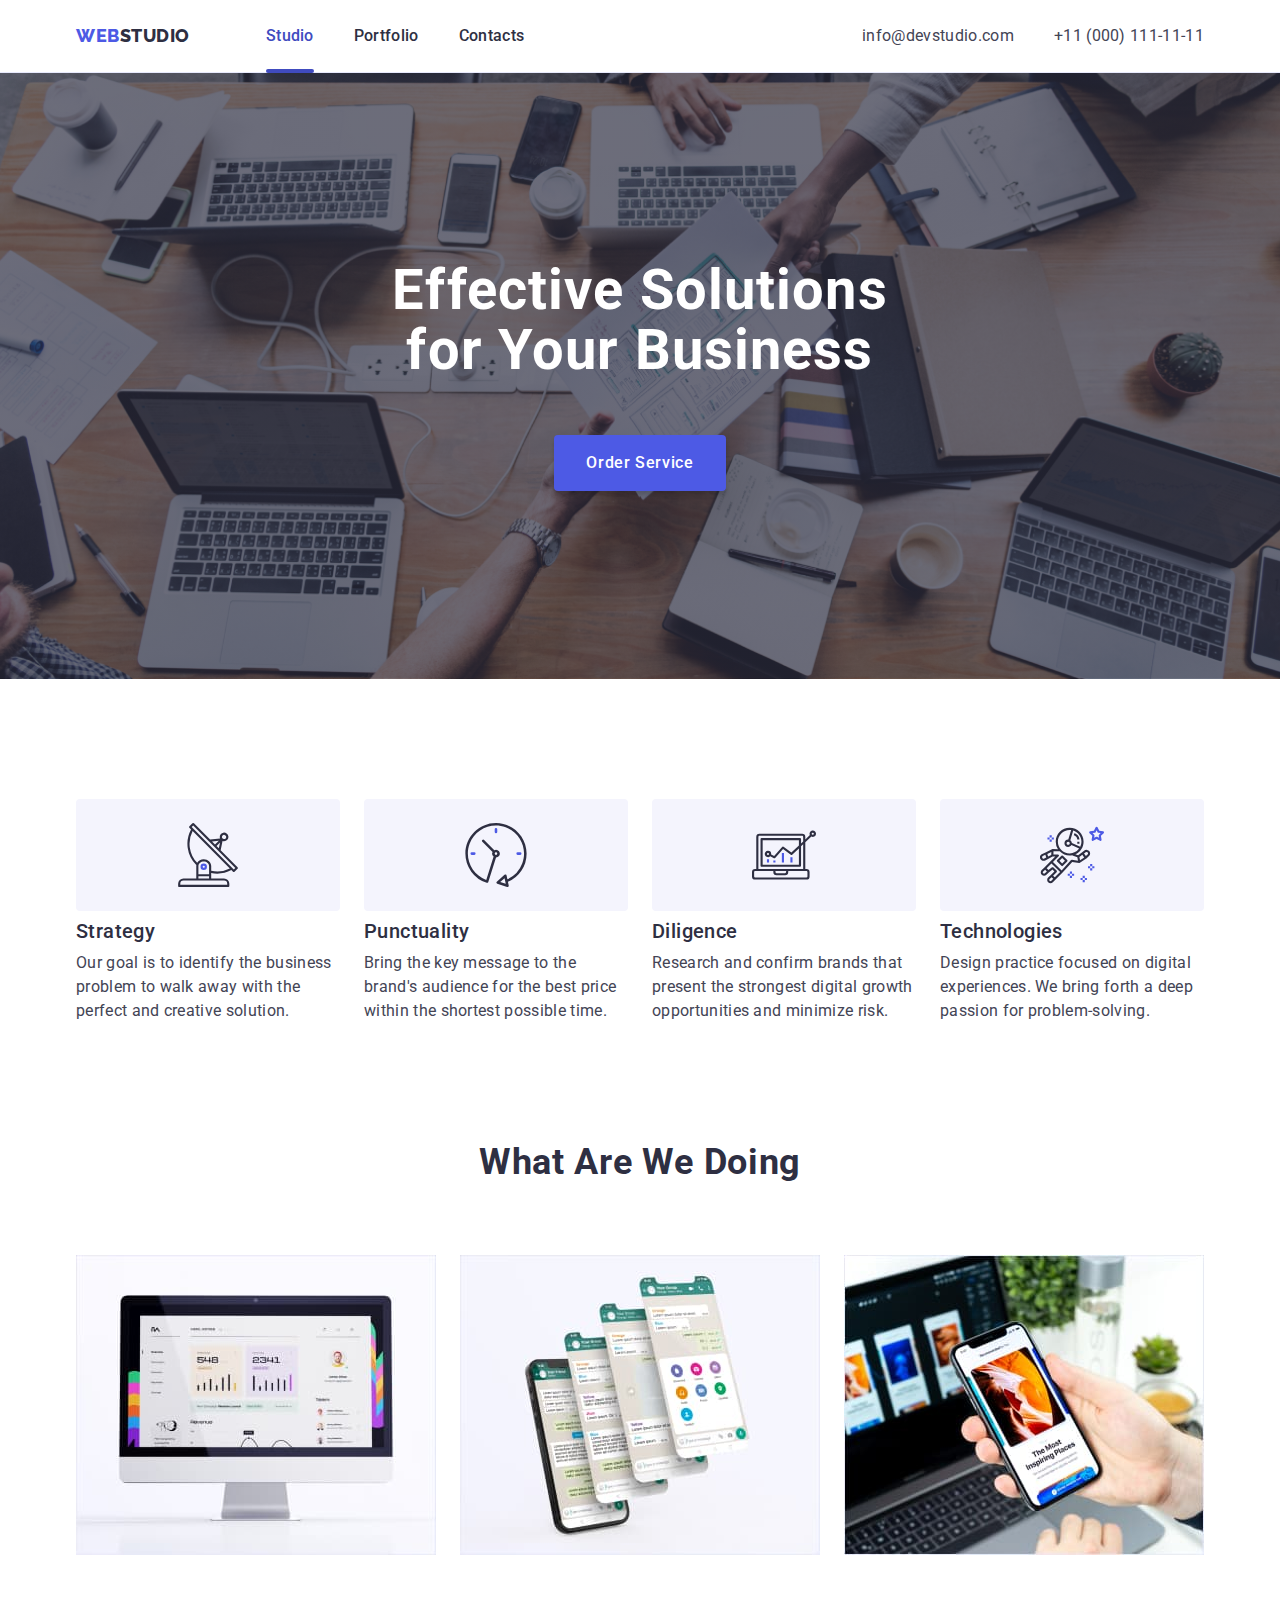
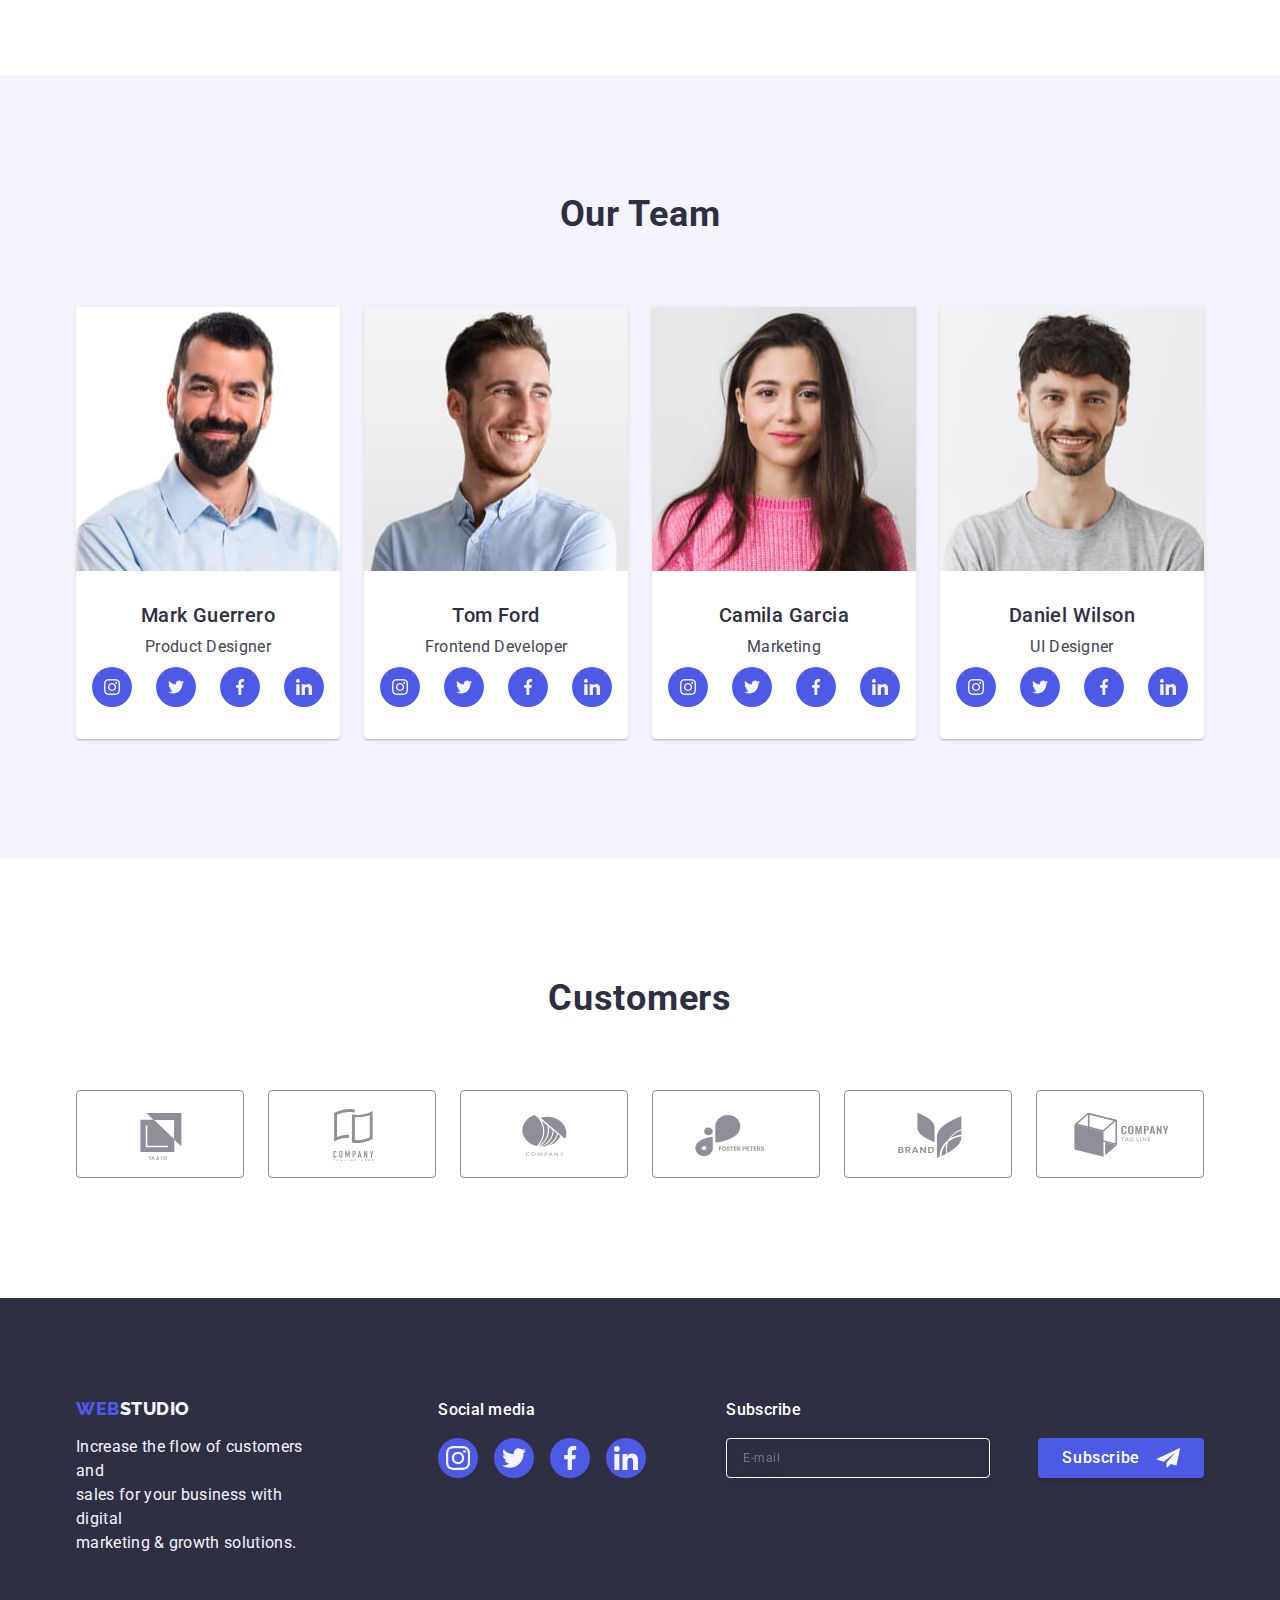
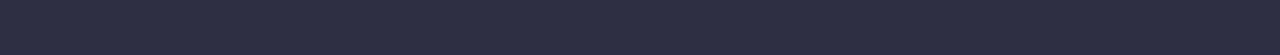
==== index.html @ 76b6abed "2" ====
<!DOCTYPE html>
<html lang="en">

<head>
    <meta charset="UTF-8">
    <meta http-equiv="X-UA-Compatible" content="IE=edge">
    <meta name="viewport" content="width=device-width, initial-scale=1.0">
    <title>Web Studio</title>
    <link rel="stylesheet"
        href="https://cdnjs.cloudflare.com/ajax/libs/modern-normalize/1.1.0/modern-normalize.min.css">
    <link rel="preconnect" href="https://fonts.googleapis.com">
    <link rel="preconnect" href="https://fonts.gstatic.com" crossorigin>
    <link href="https://fonts.googleapis.com/css2?family=Raleway:wght@800&family=Roboto:wght@400;500;700&display=swap"
        rel="stylesheet">
    <link rel="stylesheet" href="./css/styles.css">
</head>

<body>
    <header class="head-one">
        <div class="container head-container">
            <nav class="nav-one">
                <a class="link logo" href="./index.html">Web<span class="logo-one">Studio</span></a>
                <ul class="list head-two">
                    <li><a class="link head-item head-item-two" href="./index.html">Studio</a></li>
                    <li><a class="link head-item" href="./portfolio.html">Portfolio</a></li>
                    <li><a class="link head-item" href="">Contacts</a></li>
                </ul>
            </nav>
            <address class="link head-adres">
                <ul class="list head-two">
                    <li><a class="link head-contact" href="mailto:info@devstudio.com">info@devstudio.com</a></li>
                    <li><a class="link head-contact" href="tel:+110001111111">+11 (000) 111-11-11</a></li>
                </ul>
            </address>
        </div>

    </header>

    <main>
        <section class="section-one">
            <div class="container hero">
                <h1 class="main-list">Effective Solutions <br>
                    for Your Business</h1>
                <button class="open-btn hero" type="button" data-modal-open>Order Service</button>
            </div>

        </section>
        <section class="sections-second">
            <div class="container">
                <h2 class="section-two visually-hidden">Strategy_Punctuality_Diligence_Technologies</h2>
                <ul class="list section-two-list">
                    <li class="list-one">
                        <div class="section-list-icon"><svg class="list-icon" aria-label="antenna" width="64" height="64">
                            <use href="./images/icons.svg#icon-antenna"></use>
                        </svg></div>
                        
                        <h3 class="main-link">Strategy</h3>
                        <p class="info-section-two">Our goal is to identify the business
                            problem to walk away with the perfect and creative solution.</p>
                    </li>
                    <li class="list-one">
                        <div class="section-list-icon"><svg class="list-icon" aria-label="clock" width="64" height="64">
                            <use href="./images/icons.svg#icon-clock"></use>
                        </svg></div>
                       
                        <h3 class="main-link">Punctuality</h3>
                        <p class="info-section-two">Bring the key message to the brand's audience for the best price
                            within
                            the shortest possible
                            time.</p>
                    </li>
                    <li class="list-one">
                        <div class="section-list-icon"><svg class="list-icon" aria-label="diagram" width="64" height="64">
                            <use href="./images/icons.svg#icon-diagram"></use>
                        </svg></div>
                        
                        <h3 class="main-link">Diligence</h3>
                        <p class="info-section-two">Research and confirm brands that present the strongest digital
                            growth
                            opportunities and minimize
                            risk.</p>
                    </li>
                    <li class="list-one">
                        <div class="section-list-icon"><svg class="list-icon" aria-label="astronaut" width="64" height="64">
                            <use href="./images/icons.svg#icon-astronaut"></use>
                        </svg></div>
                      
                        <h3 class="main-link">Technologies</h3>
                        <p class="info-section-two">Design practice focused on digital experiences. We bring forth a
                            deep
                            passion for
                            problem-solving.</p>
                    </li>
                </ul>
            </div>

        </section>
        <section class="section">
            <div class="container">
                <h2 class="section-main">What are we doing</h2>
                <ul class="list section-informations">
                    <li class="list-two">
                        <img src="./images/what-are-you-doing/komp.jpg" alt="komp" width="360" height="300">
                    </li>
                    <li class="list-two">
                        <img src="./images/what-are-you-doing/scrin.jpg" alt="scrin" width="360" height="300">
                    </li>
                    <li class="list-two">
                        <img src="./images/what-are-you-doing/telefon.jpg" alt="telefon" width="360" height="300">
                    </li>
                </ul>
            </div>

        </section>
        <section class="section-four section">
            <div class="container">
                <h2 class="section-main">Our Team</h2>
                <ul class="list team-list">
                    <li class="section-four-team">
                        <img src="./images/team/mark-guerrero.jpg" alt="mark-guerrero" width="264" height="264">
                        <div class="list-name">
                            <h3 class="name-section-four">Mark Guerrero</h3>
                            <p class="our-team-info">Product Designer</p>
                          <ul class="social-list list">
                            <li class="social-list-item">
                                <a href="" class="social-list-link">
                                    <svg class="social-list-icon" aria-label="icon instagram" width="16" height="16">
                                        <use href="./images/icons.svg#icon-instagram-2"></use>
                                    </svg>
                                </a>
                            </li>
                            <li class="social-list-item">
                                <a href="" class="social-list-link">
                                    <svg class="social-list-icon" aria-label="icon twitter" width="16" height="16">
                                        <use href="./images/icons.svg#icon-twitter-1"></use>
                                    </svg>
                                </a>
                            </li>
                            <li class="social-list-item">
                                <a href="" class="social-list-link">
                                    <svg class="social-list-icon" aria-label="icon Faceboock" width="16" height="16">
                                        <use href="./images/icons.svg#icon-facebook-1"></use>
                                    </svg>
                                </a>
                            </li>
                            <li class="social-list-item">
                                <a href="" class="social-list-link">
                                    <svg class="social-list-icon" aria-label="icon linkendin" width="16" height="16">
                                        <use href="./images/icons.svg#icon-linkedin-1"></use>
                                    </svg>
                                </a>
                            </li>
                          </ul>
                        </div>


                    </li>
                    <li class="section-four-team">
                        <img src="./images/team/tom-ford.jpg" alt="tom-ford" width="264" height="264">
                        <div class="list-name">
                            <h3 class="name-section-four">Tom Ford</h3>
                            <p class="our-team-info">Frontend Developer</p>
                            <ul class="social-list list">
                                <li class="social-list-item">
                                    <a href="" class="social-list-link">
                                        <svg class="social-list-icon" aria-label="icon instagram" width="16" height="16">
                                            <use href="./images/icons.svg#icon-instagram-2"></use>
                                        </svg>
                                    </a>
                                </li>
                                <li class="social-list-item">
                                    <a href="" class="social-list-link">
                                        <svg class="social-list-icon" aria-label="icon twitter" width="16" height="16">
                                            <use href="./images/icons.svg#icon-twitter-1"></use>
                                        </svg>
                                    </a>
                                </li>
                                <li class="social-list-item">
                                    <a href="" class="social-list-link">
                                        <svg class="social-list-icon" aria-label="icon Faceboock" width="16" height="16">
                                            <use href="./images/icons.svg#icon-facebook-1"></use>
                                        </svg>
                                    </a>
                                </li>
                                <li class="social-list-item">
                                    <a href="" class="social-list-link">
                                        <svg class="social-list-icon" aria-label="icon linkendin" width="16" height="16">
                                            <use href="./images/icons.svg#icon-linkedin-1"></use>
                                        </svg>
                                    </a>
                                </li>
                              </ul>
                        </div>


                    </li>
                    <li class="section-four-team">
                        <img src="./images/team/camila-garcia.jpg" alt="camila-garcia" width="264" height="264">
                        <div class="list-name">
                            <h3 class="name-section-four">Camila Garcia</h3>
                            <p class="our-team-info">Marketing</p>
                            <ul class="social-list list">
                                <li class="social-list-item">
                                    <a href="" class="social-list-link">
                                        <svg class="social-list-icon" aria-label="icon instagram" width="16" height="16">
                                            <use href="./images/icons.svg#icon-instagram-2"></use>
                                        </svg>
                                    </a>
                                </li>
                                <li class="social-list-item">
                                    <a href="" class="social-list-link">
                                        <svg class="social-list-icon" aria-label="icon twitter" width="16" height="16">
                                            <use href="./images/icons.svg#icon-twitter-1"></use>
                                        </svg>
                                    </a>
                                </li>
                                <li class="social-list-item">
                                    <a href="" class="social-list-link">
                                        <svg class="social-list-icon" aria-label="icon Faceboock" width="16" height="16">
                                            <use href="./images/icons.svg#icon-facebook-1"></use>
                                        </svg>
                                    </a>
                                </li>
                                <li class="social-list-item">
                                    <a href="" class="social-list-link">
                                        <svg class="social-list-icon" aria-label="icon linkendin" width="16" height="16">
                                            <use href="./images/icons.svg#icon-linkedin-1"></use>
                                        </svg>
                                    </a>
                                </li>
                              </ul>
                        </div>


                    </li>
                    <li class="section-four-team">
                        <img src="./images/team/daniel-wilson.jpg" alt="daniel-wilson" width="264" height="264">
                        <div class="list-name">
                            <h3 class="name-section-four">Daniel Wilson</h3>
                            <p class="our-team-info">UI Designer</p>
                            <ul class="social-list list">
                                <li class="social-list-item">
                                    <a href="" class="social-list-link">
                                        <svg class="social-list-icon" aria-label="icon instagram" width="16" height="16">
                                            <use href="./images/icons.svg#icon-instagram-2"></use>
                                        </svg>
                                    </a>
                                </li>
                                <li class="social-list-item">
                                    <a href="" class="social-list-link">
                                        <svg class="social-list-icon" aria-label="icon twitter" width="16" height="16">
                                            <use href="./images/icons.svg#icon-twitter-1"></use>
                                        </svg>
                                    </a>
                                </li>
                                <li class="social-list-item">
                                    <a href="" class="social-list-link">
                                        <svg class="social-list-icon" aria-label="icon Faceboock" width="16" height="16">
                                            <use href="./images/icons.svg#icon-facebook-1"></use>
                                        </svg>
                                    </a>
                                </li>
                                <li class="social-list-item">
                                    <a href="" class="social-list-link">
                                        <svg class="social-list-icon" aria-label="icon linkendin" width="16" height="16">
                                            <use href="./images/icons.svg#icon-linkedin-1"></use>
                                        </svg>
                                    </a>
                                </li>
                              </ul>
                        </div>


                    </li>
                </ul>
            </div>

        </section>
        <section class="section-five section">
            
            <div class="container">
                <h2 class="customers-name">Customers</h2>
                <ul class="customers-list list">
                    <li class="compani-list-menu">
                        <a class="customer-link" href="">
                        <svg class="customers-list-icon" aria-label="icon-client-1" width="104" height="56">
                            <use href="./images/icons.svg#icon-client-1"></use>
                        </svg>
                    </a>
                </li>
                    <li class="compani-list-menu">
                        <a href="" class="customer-link">
                        <svg class="customers-list-icon" aria-label="icon-client-2" width="104" height="56">
                            <use href="./images/icons.svg#icon-client-2"></use>
                        </svg>
                    </a>
                </li>
                    <li class="compani-list-menu">
                        <a class="customer-link" href="">
                        <svg class="customers-list-icon" aria-label="icon-client-3" width="104" height="56">
                            <use href="./images/icons.svg#icon-client-3"></use>
                        </svg>
                    </a>
                </li>
                    <li class="compani-list-menu">
                        <a class="customer-link" href="">
                        <svg class="customers-list-icon" aria-label="icon-client-4" width="104" height="56">
                            <use href="./images/icons.svg#icon-client-4"></use>
                        </svg>
                    </a>
                </li>
                    <li class="compani-list-menu">
                        <a class="customer-link" href="">
                        <svg class="customers-list-icon" aria-label="icon-client-5" width="104" height="56">
                            <use href="./images/icons.svg#icon-client-5"></use>
                        </svg>
                    </a>
                </li>
                    <li class="compani-list-menu">
                        <a class="customer-link" href="">
                        <svg class="customers-list-icon" aria-label="icon-client-6" width="104" height="56">
                            <use href="./images/icons.svg#icon-client-6"></use>
                        </svg>
                    </a>
                </li>
                </ul>
            </div>
        </section>
    </main>
    <footer class=" footer-link">  
        <div class="container footer-conteiner">
            <div class="footer-main">
                <a class="link logo-link" href="./index.html">Web<span class="logo-two">Studio</span></a>
                <p class="footer-info">Increase the flow of customers and <br>
                    sales for your business with digital <br>
                    marketing & growth solutions.
                </p>
            </div>
            <div class="footer-main-two">
                <p class="media">Social media</p>
                <ul class="social-list-two list">
                    <li class="social-list-item">
                        <a href="" class="social-link-two">
                            <svg class="social-list-icon" aria-label="icon instagram" width="24" height="24">
                                <use href="./images/icons.svg#icon-instagram-2"></use>
                            </svg>
                        </a>
                    </li>
                    <li class="social-list-item">
                        <a href="" class="social-link-two">
                            <svg class="social-list-icon" aria-label="icon twitter" width="24" height="24">
                                <use href="./images/icons.svg#icon-twitter-1"></use>
                            </svg>
                        </a>
                    </li>
                    <li class="social-list-item">
                        <a href="" class="social-link-two">
                            <svg class="social-list-icon" aria-label="icon Faceboock" width="24" height="24">
                                <use href="./images/icons.svg#icon-facebook-1"></use>
                            </svg>
                        </a>
                    </li>
                    <li class="social-list-item">
                        <a href="" class="social-link-two">
                            <svg class="social-list-icon" aria-label="icon linkendin" width="24" height="24">
                                <use href="./images/icons.svg#icon-linkedin-1"></use>
                            </svg>
                        </a>
                    </li>
                </ul>
            </div>
            <div class="footer-subscribe">
                <p class="footer-subskribe-desk">Subscribe</p>
                <form class="subscribe-form">
                    <label class="subscribe-form-mail">
                        <input class="subscribe-mail" type="email" name="subscribe-mail" placeholder="E-mail" required>
                        
                    </label>
                <button class="subscribe-btn" type="submit">Subscribe <svg class="subscribe-btn-icon" width="24" height="24">
                        <use href="./images/icons.svg#icon-telegramm"></use>
                    </svg>
                </button>
                    
                </form>
            </div>
        </div>
               
    </footer>

    <div class="backdrop is-hidden" data-modal>
        <div class="modal">
            <button type="button" class="modal-btn" data-modal-close>
                <svg class="modal-close-item"  width="8" height="8">
                    <use href="./images/icons.svg#icon-close"></use>
                </svg>
            </button>
            <p class="contact-form-suptitel">Leave your contacts and we will call you back</p>
        
            <form class="contact-form">
              
            <div class="contact-form-list">
                <label class="modal-contact-form-field-wraper" for="user-name"><span class="contact-form-field-disck">Name*</span>
               
                </label>
              <div class="backdrop-contact-form-icon">
                    <input type="text" class="contact-form-input" name="user-name" id="user-name" required pattern="[a-zA-Z]+">
                    <svg class="contact-icon" aria-label="icon name" width="18" height="24">
                    <use href="./images/icons.svg#icon-name" class="contact-icon-list"></use>
                    </svg>
              </div>  
            </div> 
             
             <div class="contact-form-list">
                <label class="modal-contact-form-field-wraper" for="user_phone"><span class="contact-form-field-disck">Phone*</span>
                    
                </label>
                <div class="backdrop-contact-form-icon">
                    <input type="tel" class="contact-form-input" name="user-phone" id="user_phone" required
                     pattern="[0-9]{3}-[0-9]{3}-[0-9]{3}" title="xxx-xxx-xxx">
                    <svg class="contact-icon" aria-label="icon phone" width="18" height="24">
                     <use href="./images/icons.svg#icon-phone" class="contact-icon-list"></use>
                    </svg>

                </div>
            </div>
                
            <div class="contact-form-list">
                <label class="modal-contact-form-field-wraper" for="user_email"><span
                 class="contact-form-field-disck">Email*</span>
                    
                </label>
                <div class="backdrop-contact-form-icon">
                      <input type="text" class="contact-form-input" name="user-email" id="user_email" required>
                      <svg class="contact-icon" aria-label="icon mail" width="18" height="24">
                          <use href="./images/icons.svg#icon-mail" class="contact-icon-list"></use>
                      </svg>
                </div>
            </div>
               
              <div class="contact-texterea">
                <label class="modal-contact-form-field-wraper" for="user_comment"><span
                        class="contact-form-field-disck">Comment</span></label>
                <textarea class="contact-form-comment" name="user-comment" id="user_comment" placeholder="Text input"></textarea>
              </div> 
                
            <div class="contact-texteria-two">
                <input class="contact-form-chekbox visually-hidden" type="checkbox" name="user-privacy" id="user-privacy" value="true" required>
                <svg class="contact-form-own-chekbox" width="16" height="16">
                    <use class="contact-form-chekmark-icom" href="./images/icons.svg#icon-checkmark"></use>
                </svg>
                <label class="contact-form-chekbox-wrapper" for="user-privacy">               
                <span class="contact-form-chekbox-desk">I accept the terms and conditions of the <a href="./index.html"
                class="contact-form-chekbox-color">Privacy Policy</a></span>
                </label>
            </div>    
               
               
            
                <button type="submit" class="contakt-form-submit">Send</button>
            </form>
        </div>       
    </div>

    <script src="./js/modal.js"></script>
</body>

</html>
---- css/styles.css ----
:root {
  --main-font-family: "Roboto", sans-serif;
  --secondary-font-family: "Raleway", sans-serif;
  --accent-color: #404bbf;
  --second-color: #4d5ae5;
  --color-font-family: #434455;
  --color-btm-font: #ffffff;
  --color-backgraund: #2e2f42;
  --color-secondary-backgraund: #f4f4fd;
  --color-btm-two: #e7e9fc;
}

.list {
  list-style: none;
  padding: 0;
  margin: 0;
}
.link {
  text-decoration: none;
}
button {
  font-family: inherit;
  cursor: pointer;
}
body {
  font-family: var(--main-font-family);
  color: var(--color-font-family);
  background-color: var(--color-btm-font);
}
img {
  display: block;
}
.container {
  width: 1158px;
  padding: 0 15px;
  margin: 0 auto;
}
.section {
  padding-top: 0;
  padding-bottom: 120px;
}
h1,
h2,
h3,
h4,
h5,
h6,
p {
  margin: 0;
}
/* ======= ==== Header===== ====== */
.head-one {
  border-bottom: 1px solid var(--color-btm-two);
box-shadow: 0px 2px 1px rgba(46, 47, 66, 0.08),
    0px 1px 1px rgba(46, 47, 66, 0.16),
    0px 1px 6px rgba(46, 47, 66, 0.08);
}
.head-container {
  display: flex;
  align-items: center;
  justify-content: space-between;
  gap: 40px;
  
}
.nav-one {
  display: flex;
  align-items: center;
}
.head-two {
  display: flex;
  gap: 40px;
}

.logo {
  font-family: var(--secondary-font-family);
  font-weight: 800;
  font-size: 18px;
  line-height: 1.17;
  align-items: center;
  letter-spacing: 0.03em;
  text-transform: uppercase;
  margin-right: 76px;
  color: var(--second-color);
}
.logo-one {
  color: var(--color-backgraund);
}

.head-item {
  font-weight: 500;
  font-size: 16px;
  line-height: 1.5;
  letter-spacing: 0.02em;
  display: block;
  padding: 24px 0;

  color: var(--color-backgraund);
  transition: color 250ms cubic-bezier(0.4, 0, 0.2, 1);
}


.head-item-two::after {
  position: absolute;
  content: "";
  display: block;
  left: 0;
  bottom: -1px;
  width: 100%;
    height: 4px;
    background-color: var(--accent-color);
      border-radius: 2px;
}
.head-item-two{
  position: relative;
  color: var(--accent-color);
}
.head-item:hover,
.head-item:focus {
  color: var(--accent-color);
}
.head-adres {
  font-style: normal;
  gap: 40px;
}

.head-contact {
  font-weight: 400;
  font-size: 16px;
  line-height: 1.5;
  letter-spacing: 0.02em;
  color: var(--color-font-family);
  transition: color 250ms cubic-bezier(0.4, 0, 0.2, 1);
}
.head-contact:hover,
.head-contact:focus {
  color: var(--accent-color);
}

/* -------sections------ */
.section-one {
  max-width: 1440px;
  top: 72px;
  padding: 188px 0;
  background-color: var(--color-backgraund);
  background-image: linear-gradient( rgba(46, 47, 66, 0.7), rgba(46, 47, 66, 0.7)), url(../images/hero/bg.jpg);
  background-size: cover;
  background-repeat: no-repeat;
  background-position: center;
  margin-left: auto;
    margin-right: auto;
}

.hero {
  text-align: center;
  margin-left: auto;
  margin-right: auto;
  display: block;
  
}
.main-list {
  font-family: var(--main-font-family);
  font-weight: 700;
  font-size: 56px;
  line-height: 1.07;
  max-width: 496px;
  text-align: center;
  letter-spacing: 0.02em;
  color: var(--color-btm-font);
  margin-left: auto;
  margin-right: auto;
  margin-bottom: 54px;
}
.open-btn {
  min-width: 169px;
  padding: 16px 32px;
  height: 56px;
  border-radius: 4px;
  font-family: var(--main-font-family);
  font-weight: 500;
  font-size: 16px;
  line-height: 1.5;
  display: block;
  letter-spacing: 0.04em;
  color: var(--color-btm-font);
  background: var(--second-color);
  border: none;
  box-shadow: 0px 4px 4px rgba(0, 0, 0, 0.15);
  transition: background-color 250ms cubic-bezier(0.4, 0, 0.2, 1);
}
.open-btn:hover,
.open-btn:focus {
  background-color: var(--accent-color);
}
/* ---------section 2------- */
.sections-second {
  padding: 120px 0;
}
.section-two {
  line-height: 1.2;
}
.visually-hidden {
  position: absolute;
  white-space: nowrap;
  width: 1px;
  height: 1px;
  overflow: hidden;
  border: 0;
  padding: 0;
  clip: rect(0 0 0 0);
  clip-path: inset(50%);
  margin: -1px;
}
.section-two-list {
  display: flex;
  gap: 24px;
}
.list-one {
  flex-basis: calc((100% - 72px) / 4);
}
.section-list-icon {
  display: flex;
  justify-content: center;
  align-items: center;
  width: 264px;
    height: 112px;
    left: 0px;
    top: 0px;
  background: #F4F4FD;
    border-radius: 4px;
    margin-bottom: 8px;
}
.main-link {
  font-family: var(--main-font-family);
  font-weight: 500;
  font-size: 20px;
  line-height: 1.2;
  letter-spacing: 0.02em;
  color: var(--color-backgraund);
  margin-bottom: 8px;
}
.info-section-two {
  font-family: var(--main-font-family);
  font-weight: 400;
  font-size: 16px;
  line-height: 1.5;
  letter-spacing: 0.02em;
  color: var(--color-font-family);
}
/* ------section 3----- */
.section-informations {
  display: flex;
  column-gap: 24px;
  padding: 0;
  gap: 24px;
}
.list-two {
  width: calc((100% - 48px) / 3);
}

/* section 4 */
.section-four {
  background: var(--color-secondary-backgraund);
  padding: 120px 0;
}
.section-main {
  font-family: var(--main-font-family);
  font-weight: 700;
  font-size: 36px;
  line-height: 1.11;
  text-align: center;
  letter-spacing: 0.02em;
  text-transform: capitalize;
  color: var(--color-backgraund);
  margin-bottom: 72px;
}
.team-list {
  display: flex;
  gap: 24px;
}

.section-four-team {
  border-radius: 0px 0px 4px 4px;
  background: var(--color-btm-font);
  text-align: center;
  box-shadow: 0px 1px 6px rgba(46, 47, 66, 0.08),
    0px 1px 1px rgba(46, 47, 66, 0.16), 0px 2px 1px rgba(46, 47, 66, 0.08);
  
}


.list-name {
  padding: 32px 0px;
}
.name-section-four {
  text-align: center;
  font-family: var(--main-font-family);
  font-weight: 500;
  font-size: 20px;
  line-height: 1.2;
  letter-spacing: 0.02em;
  color: var(--color-backgraund);
  margin-bottom: 8px;
}
.our-team-info {
  text-align: center;
  font-family: var(--main-font-family);
  font-weight: 400;
  font-size: 16px;
  line-height: 1.5;
  letter-spacing: 0.02em;
  color: var(--color-font-family);
  margin-bottom: 8px;
}
.social-list{
  display: flex;
  justify-content: center;
  gap: 24px;
}
.social-list-item {
  width: 40px;
  height: 40px;
}
.social-list-link {
  display: flex;
  justify-content: center;
  align-items:center;
  width: 100%;
  height: 100%;
  border-radius: 50%;
  background-color: #4D5AE5;
    transition: background-color 250ms cubic-bezier(0.4, 0, 0.2, 1);
}
.social-list-icon {
  width: 24;
  height: 24;
}

.social-list-link:hover,
.social-list-link:focus {
  background-color: #404bbf;
}
.social-list-icon {
  fill: var(--color-secondary-backgraund);
}

/* ===============Sictions 5============ */
.section-five {
  padding: 120px 0;
}
.customers-name {
  font-family: var(--main-font-family);
  font-weight: 700;
  font-size: 36px;
  line-height: 1.1;
  text-align: center;
  letter-spacing: 0.02em;
  text-transform: capitalize;
  color: var(--color-backgraund);
  margin-bottom: 72px;
}
.customers-list {
  display: flex;
  justify-content: center;
  gap: 24px;
}
.compani-list-menu {
  width: calc((100% - 120px) / 6);
  height: 88px;
  
}
.customer-link {
  width: 100%;
  height: 100%;
  border: 1px solid #8e8f99;
  border-radius: 4px;
  display: flex;
  align-items: center;
  justify-content: center;
  color: #8e8f99;
  transition: border-color 250ms cubic-bezier(0.4, 0, 0.2, 1),
      color 250ms cubic-bezier(0.4, 0, 0.2, 1);
}
.customer-link:hover,
.customer-link:focus {
  color: var(--accent-color);
  border-color: var(--accent-color);
}
.customers-list-icon {
  fill: currentColor;
}
/* -------Footer------ */
.footer-link {
  display: flex;
  left: 0px;
  top: 2280px;
  background: var(--color-backgraund);
  padding: 100px 0;
}
.footer-conteiner {
  display: flex;
  align-items: baseline;
}
.footer-main {
  margin-right: 120px
}

.logo-link {
  font-family: var(--secondary-font-family);
  font-weight: 800;
  font-size: 18px;
  line-height: 1.17;
  align-items: center;
  letter-spacing: 0.03em;
  text-transform: uppercase;
  color: var(--second-color);
  display: inline-block;
  margin-bottom: 16px;
}
.logo-two {
  font-family: var(--secondary-font-family);
  font-weight: 800;
  font-size: 18px;
  line-height: 1.17;
  align-items: center;
  letter-spacing: 0.03em;
  text-transform: uppercase;

  color: var(--color-secondary-backgraund);
}
.footer-info {
  font-family: var(--main-font-family);
  font-weight: 400;
  font-size: 16px;
  line-height: 1.5;

  letter-spacing: 0.02em;

  color: var(--color-secondary-backgraund);
}

.media {
  font-family: var(--main-font-family);
font-weight: 500;
font-size: 16px;
line-height: 1.5;
color: var(--color-btm-font);
margin-bottom: 16px;
letter-spacing: 0.02em
}
.social-list-two {
  display: flex;

  gap: 16px;
}
.social-link-two {
  display: flex;
    justify-content: center;
    align-items: center;
    width: 100%;
    height: 100%;
    border-radius: 50%;
    background-color: #4D5AE5;
    transition: background-color 250ms cubic-bezier(0.4, 0, 0.2, 1);
}
.social-list-icon {
  fill: var(--color-secondary-backgraund);
}
.social-link-two:hover,
.social-link-two:focus {
background-color:  #31D0AA;
}

.footer-subscribe {
  margin-left: 80px;
}
.footer-subskribe-desk {
  font-family: var(--main-font-family);
    font-weight: 500;
    font-size: 16px;
    line-height: 1.5;
    letter-spacing: 0.02em;
    color: #FFFFFF;
    margin-bottom: 16px;
}
.subscribe-form {
  display: flex;
  gap: 24px;
}
.subscribe-mail {
  width: 264px;
  height: 40px ;
  border: 1px solid #FFFFFF;
    filter: drop-shadow(0px 4px 4px rgba(0, 0, 0, 0.15));
    border-radius: 4px;
    color: var(--color-btm-font);
    padding-left: 16px;
    font-size: 12px;
    background-color: transparent;
    line-height: 1.5;
    letter-spacing: 0.04em;
}
.contact-form-icon {
  margin-left: 80px;
}
.subscribe-btn {
  display: flex;
    flex-direction: row;
    justify-content: center;
    align-items: center;
  min-width: 165px;
  height: 40px;
    padding: 8px 24px;
    border-radius: 4px;
    font-family: var(--main-font-family);
    font-weight: 500;
    font-size: 16px;
    line-height: 1.5;
    letter-spacing: 0.04em;
    color: var(--color-btm-font);
    background: var(--second-color);
    border: none;
    box-shadow: 0px 4px 4px rgba(0, 0, 0, 0.15);
    transition: background-color 250ms cubic-bezier(0.4, 0, 0.2, 1);
    margin-left: 24px;
}
.subscribe-btn:hover,
.subscribe-btn:focus {
  background-color: var(--accent-color);
}
.subscribe-btn-icon {
  display: block;
  margin-left: 16px;
}

/* Portfolio */

.section-portfolio {
  padding: 96px 0 120px;
}
.list-btn {
  display: flex;
  justify-content: center;
  margin-bottom: 72px;
  margin-left: auto;
  margin-right: auto;
  gap: 24px;
}
.open-btn-portfolio {
  padding: 12px 24px;
  font-family: var(--main-font-family);
  font-weight: 500;
  font-size: 16px;
  line-height: 1.5;
  text-align: center;
  letter-spacing: 0.04em;
  color: var(--second-color);
  background: var(--color-secondary-backgraund);
  border: 1px solid var(--color-btm-two);
  border-radius: 4px;
  transition: color 250ms cubic-bezier(0.4, 0, 0.2, 1),
    background-color 250ms cubic-bezier(0.4, 0, 0.2, 1),
    border-color 250ms cubic-bezier(0.4, 0, 0.2, 1),
    box-shadow 250ms cubic-bezier(0.4, 0, 0.2, 1);
}
.open-btn-portfolio:hover {
  background: var(--accent-color);
}
.open-btn-portfolio:hover,
.open-btn-portfolio:focus {
  color: var(--color-btm-font);
  border-color: transparent;
  background-color: var(--accent-color);
  box-shadow: 0px 3px 1px rgba(0, 0, 0, 0.1), 0px 2px 1px rgba(0, 0, 0, 0.08),
    0px 2px 2px rgba(0, 0, 0, 0.12);
}

.card-set {
  display: flex;
  flex-wrap: wrap;
  column-gap: 24px;
  row-gap: 48px;
}
.card-set-list {
  width: calc((100% - 48px) / 3);
}
.portfolio-link {
  display: block;
  transition: box-shadow 250ms cubic-bezier(0.4, 0, 0.2, 1)
}
.list-name-two {
  padding: 32px 16px;
  border: 1px solid var(--color-btm-two);
  border-top: none;
}
.portfolio-main {
  font-family: var(--main-font-family);
  font-weight: 500;
  font-size: 20px;
  line-height: 1.2;
  letter-spacing: 0.02em;
  color: var(--color-backgraund);
  margin-bottom: 8px;
}
.portfolio-info {
  font-family: var(--main-font-family);
  font-weight: 400;
  font-size: 16px;
  line-height: 1.5;
  letter-spacing: 0.02em;
  color: var(--color-font-family);
}
.portfolio-link:hover,
.portfolio-link:focus {
  box-shadow: 0px 1px 6px rgba(46, 47, 66, 0.08), 0px 1px 1px rgba(46, 47, 66, 0.16), 0px 2px 1px rgba(46, 47, 66, 0.08);
}
.portfolio-owerlot {
  position: relative;
  overflow: hidden;
  
}
.owerlot {
  position: absolute;
  top: 0;
  left: 0;
  width: 100%;
    height: 100%;
  font-family: var(--main-font-family);
    font-weight: 400;
    font-size: 16px;
    line-height: 1.5;
    color: var(--color-secondary-backgraund);
    background: var(--second-color);
    padding: 40px 32px;
    transform: translate(0px, 100%);
    transition: transform 250ms linear;
      box-shadow: 0px 4px 4px rgba(0, 0, 0, 0.25);
      letter-spacing: 0.02em;
      transition: transform 250ms cubic-bezier(0.4, 0, 0.2, 1);
}
.portfolio-link:hover .owerlot,
.portfolio-link:focus .owerlot {
  transform: translate(0%);
}

/* ==========backdrop========= */

.backdrop {
  position: fixed;
  top: 0;
  left: 0;
  width: 100%;
  height: 100%;
  background: rgba(46, 47, 66, 0.4);
  transition: opacity 250ms cubic-bezier(0.4, 0, 0.2, 1), visibility 250ms cubic-bezier(0.4, 0, 0.2, 1);
}
.modal {
  position: absolute;
  transform: translate(-50%, -50%);
  top: 50%;
  left: 50%;
  width: 408px;
    min-height: 584px;
    background: #FCFCFC;
      box-shadow: 0px 1px 1px rgba(0, 0, 0, 0.14), 0px 1px 3px rgba(0, 0, 0, 0.12), 0px 2px 1px rgba(0, 0, 0, 0.2);
      border-radius: 4px;
      padding: 72px 24px 24px 24px;
      transition: transform 250ms cubic-bezier(0.4, 0, 0.2, 1);
      
}

.modal-btn {
  position: absolute;
  top: 24px;
  right: 24px;
  display: flex;
  align-items: center;
  justify-content: center;
  width: 24px;
  height: 24px;
background: #E7E9FC;
  border: 1px solid rgba(0, 0, 0, 0.1);
  border-radius: 50%;
  padding: 0;
  transition: background-color 250ms cubic-bezier(0.4, 0, 0.2, 1),
    border 250ms cubic-bezier(0.4, 0, 0.2, 1);
}
.modal-close-item {
  transition: fill 250ms cubic-bezier(0.4, 0, 0.2, 1);
}
.is-hidden {
  opacity: 0;
  visibility: hidden;
  pointer-events: none;
}
.modal-btn:hover,
.modal-btn:focus {
  background-color: var(--accent-color);
  border: none;
  fill: #ffffff;
}

.contact-form-suptitel {
    width: 360px;
    height: 24px;
    left: 540px;
    top: 152px;
  font-family: var(--main-font-family);
    font-weight: 500;
    font-size: 16px;
    line-height: 1.5;
    text-align: center;
    letter-spacing: 0.02em;
  margin-bottom: 28px;
    color: var(--color-backgraund);
    margin-bottom: 16px;
}
.modal-contact-form-field-wraper{
  font-size: 12px;
  line-height: 1.17;
  letter-spacing: 0.04em;
  color: #8e8f99
}
.modal-contact-form-field-wraper,
.contact-form-chekbox-wrapper {
  display: block;
  margin-top: 8px;
  margin-bottom: 4px;
}
.contact-form-list {
  margin-bottom: 8px;
}
.backdrop-contact-form-icon {
  position: relative;
}

.contact-form-input {
  width: 100%;
    height: 40px;
    background-color: transparent;
    padding-left: 38px;
    margin-bottom: 8px;
    border: 1px solid rgba(46, 47, 66, 0.4);
    border-radius: 4px;
    outline: transparent;
    transition: border-color 250ms cubic-bezier(0.4, 0, 0.2, 1);
}
.contact-form-input:focus {
  outline: none;
  border-color: var(--second-color);
}
.contact-icon {
  position: absolute;
  display: block;
    top: 50%;
    left: 16px;
    transform: translateY(-50%);
transition: fill 250ms cubic-bezier(0.4, 0, 0.2, 1);

} 

.contact-icon-list {
  display: block;
  background: var(--color-backgraund);
}
.contact-form-input:focus + .contact-icon-list {
  fill: var(--second-color);
}

.contact-form-field-disck {
  display: block;
  width: 54px;
    height: 14px;
    left: 0px;
    top: 198px;
    font-family: var(--main-font-family);
    font-weight: 400;
    font-size: 12px;
    line-height: 1.17;
    letter-spacing: 0.01em; 
    color: #8E8F99;
    margin-bottom: 4px;
}
.contact-texterea {
  margin-bottom: 16px
}
.contact-form-comment {
  margin-bottom: 4px;
  width: 100%;
  height: 120px;
  resize: none;
  border-radius: 4px;
  font-size: 12px;
  line-height: 1.17;
  letter-spacing: 0.04em;
  color: rgba(46, 47, 66, 0.4);
  border: 1px solid rgba(46, 47, 66, 0.2);
  background-color: transparent;
  padding: 8px 16px;
  outline: transparent;
  resize: none;
transition: border-color 250ms cubic-bezier(0.4, 0, 0.2, 1);

}

.contact-form-comment:focus {
  outline: none;
  border-color: var(--second-color);
  
}
.contact-texteria-two {
  margin-bottom: 24px;
}
.contact-form-chekbox {
  appearance: none;
  position: absolute;
}
.contact-form-own-chekbox {
  border: 1px solid rgba(46, 47, 66, 0.4);
    border-radius: 2px;
    padding: 3px;
      cursor: pointer;
}
.contact-form-chekbox-wrapper {
  font-size: 12px;
  line-height: 1.17;
  letter-spacing: 0.04em;
  color: #8e8f99;
  
}
.contact-form-chekbox:checked + .contact-form-own-chekbox {
background-color: var(--accent-color);
}
.contact-form-chekbox:focus +.contact-form-own-chekbox {
  outline: 2px solid rgba(0, 0, 255, 0.5);
}
.contact-form-chekbox:checked + .contact-form-own-chekbox > .contact-form-chekmark-icom {
  fill: var(--color-btm-font);
  opacity: 1;
}
.contact-form-chekmark-icom {
  opacity: 0;
}
.contact-form-chekbox-desk {
    font-family: var(--main-font-family);
    font-weight: 400;
    font-size: 12px;
    line-height: 1.17;
    letter-spacing: 0.04em;
    color: #8E8F99;
    margin-left: 8px;
}
.contact-form-chekbox-color {
  color: var(--second-color);
}



/* buttom */
.contakt-form-submit {
  display: block;
  padding: 16px 32px;
  font-family: var(--main-font-family);
    font-weight: 500;
    font-size: 16px;
    line-height: 1.5;
    text-align: center;
    letter-spacing: 0.04em;
    color: var(--color-btm-font);
    width: 169px;
    height: 56px;
    background: #4D5AE5;
    box-shadow: 0px 4px 4px rgba(0, 0, 0, 0.15);
    border-radius: 4px;
    margin-left: auto;
    margin-right: auto;
    margin: 24px auto;
    transition: background-color 250ms cubic-bezier(0.4, 0, 0.2, 1);
    cursor: pointer;
}
.contakt-form-submit:hover,
.contakt-form-submit:focus {
  background-color:var(--accent-color);
}
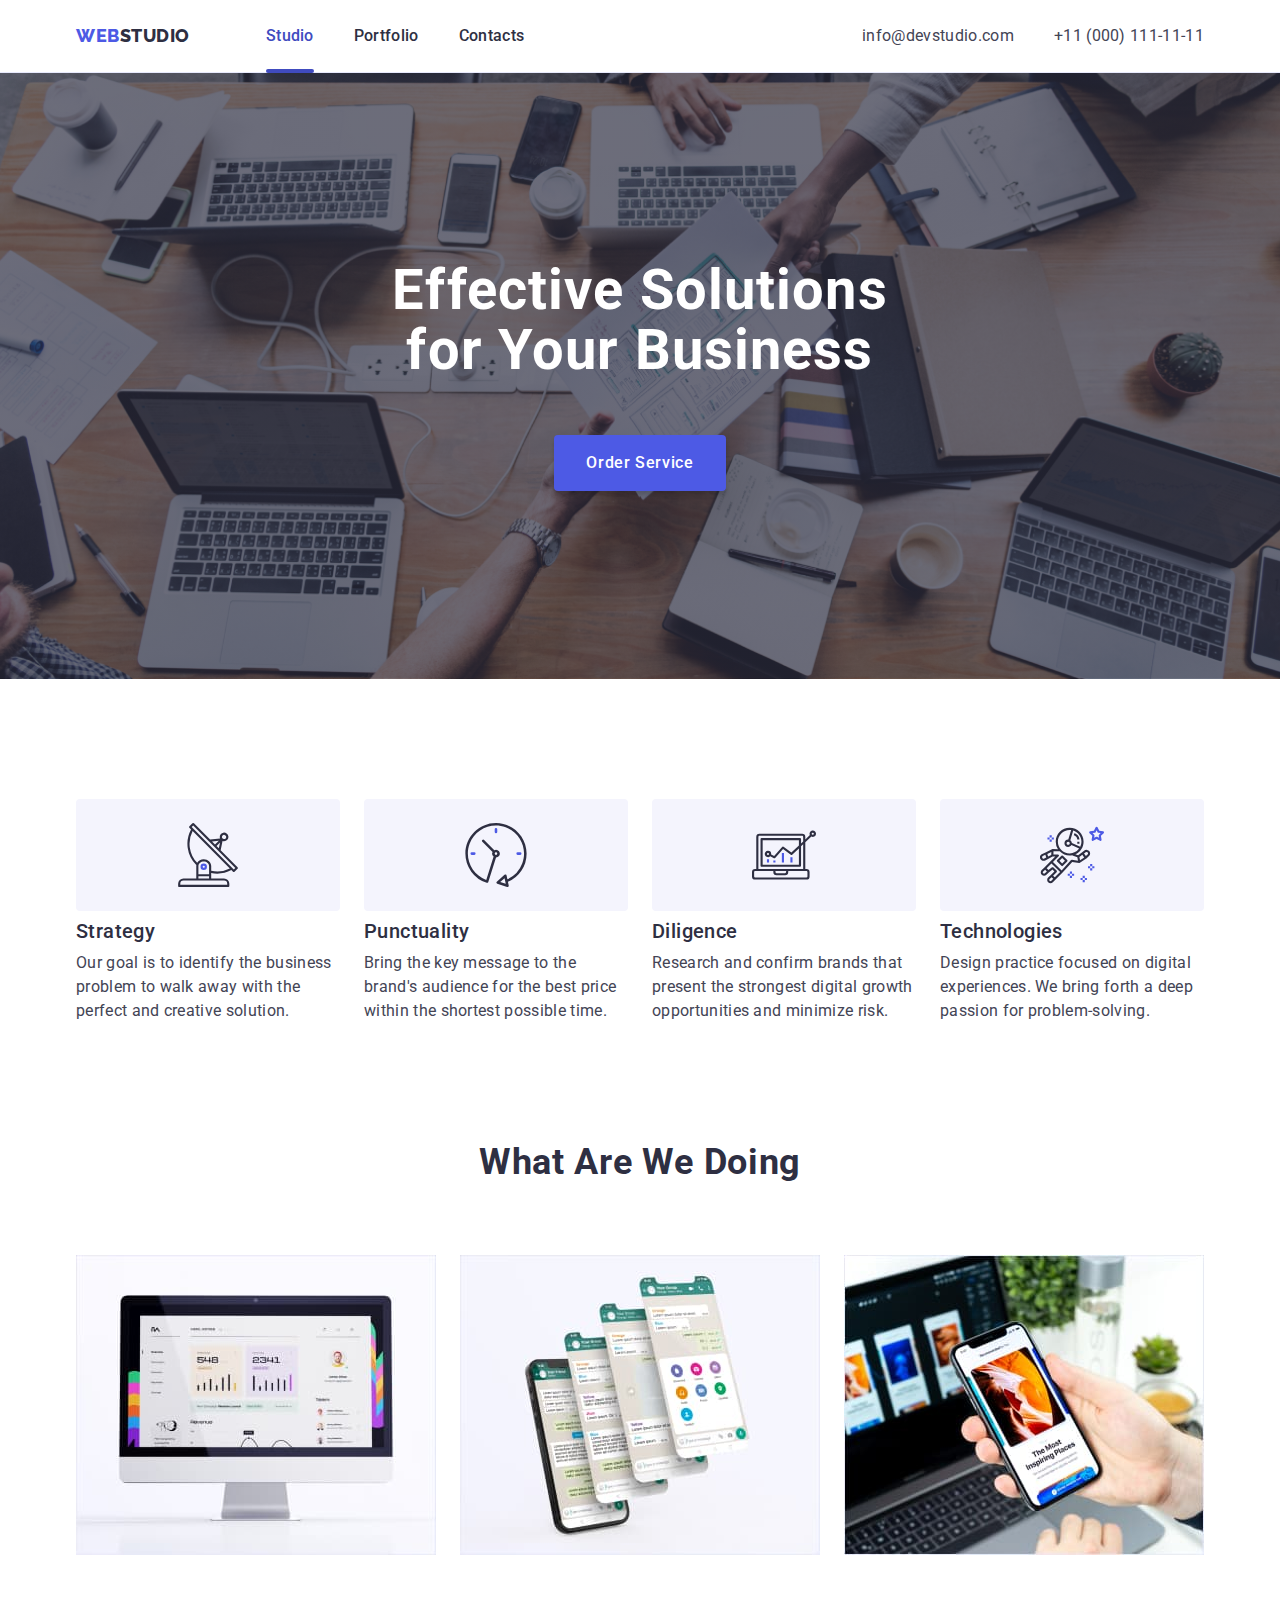
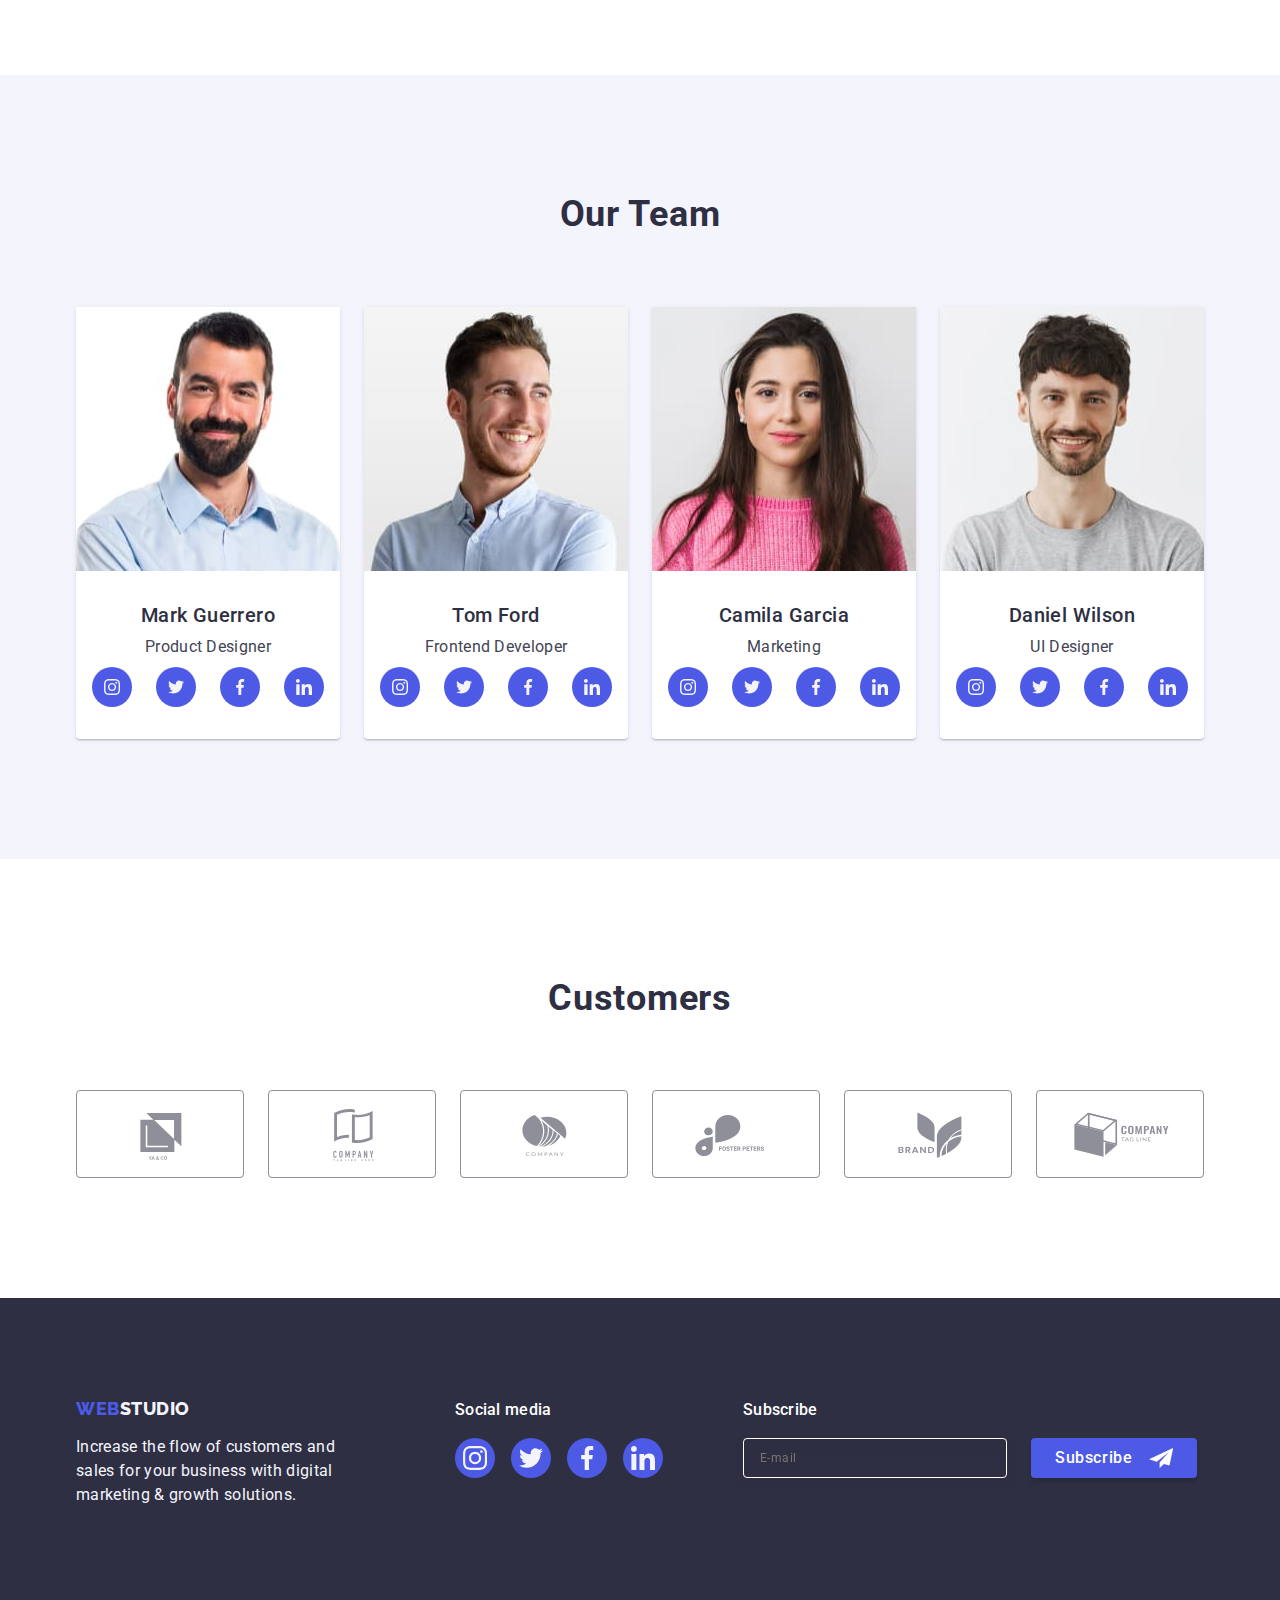
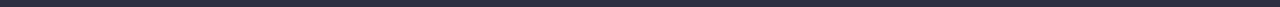
==== commit 5158ebfa: "3" ====
--- a/index.html
+++ b/index.html
@@ -399,7 +399,7 @@
             <form class="contact-form">
               
             <div class="contact-form-list">
-                <label class="modal-contact-form-field-wraper" for="user-name"><span class="contact-form-field-disck">Name*</span>
+                <label class="modal-contact-form-field-wraper" for="user-name"><span class="contact-form-field-disck">Name</span>
                
                 </label>
               <div class="backdrop-contact-form-icon">
@@ -411,7 +411,7 @@
             </div> 
              
              <div class="contact-form-list">
-                <label class="modal-contact-form-field-wraper" for="user_phone"><span class="contact-form-field-disck">Phone*</span>
+                <label class="modal-contact-form-field-wraper" for="user_phone"><span class="contact-form-field-disck">Phone</span>
                     
                 </label>
                 <div class="backdrop-contact-form-icon">
@@ -426,7 +426,7 @@
                 
             <div class="contact-form-list">
                 <label class="modal-contact-form-field-wraper" for="user_email"><span
-                 class="contact-form-field-disck">Email*</span>
+                 class="contact-form-field-disck">Email</span>
                     
                 </label>
                 <div class="backdrop-contact-form-icon">
@@ -438,20 +438,23 @@
             </div>
                
               <div class="contact-texterea">
-                <label class="modal-contact-form-field-wraper" for="user_comment"><span
+                <label class="modal-contact-form-field-wraper" for="user-comment"><span
                         class="contact-form-field-disck">Comment</span></label>
-                <textarea class="contact-form-comment" name="user-comment" id="user_comment" placeholder="Text input"></textarea>
+                <textarea class="contact-form-comment" name="user-comment" id="user-comment" placeholder="Text input"></textarea>
               </div> 
                 
             <div class="contact-texteria-two">
                 <input class="contact-form-chekbox visually-hidden" type="checkbox" name="user-privacy" id="user-privacy" value="true" required>
-                <svg class="contact-form-own-chekbox" width="16" height="16">
-                    <use class="contact-form-chekmark-icom" href="./images/icons.svg#icon-checkmark"></use>
-                </svg>
-                <label class="contact-form-chekbox-wrapper" for="user-privacy">               
-                <span class="contact-form-chekbox-desk">I accept the terms and conditions of the <a href="./index.html"
-                class="contact-form-chekbox-color">Privacy Policy</a></span>
+                
+                <label class="contact-form-chekbox-wrapper" for="user-privacy">
+                    <span class="contact-form-checkbox-icon">
+                        <svg class="contact-form-own-chekbox" aria-label="icon checkmark" width="10" height="8">
+                            <use class="contact-form-chekmark-icom" href="./images/icons.svg#icon-checkmark"></use>
+                        </svg>
+                    </span>             
+                I accept the terms and conditions of the <a href="./index.html" class="contact-form-chekbox-color">Privacy Policy</a>
                 </label>
+                
             </div>    
                
                
--- a/css/styles.css
+++ b/css/styles.css
@@ -521,7 +521,6 @@
     border: none;
     box-shadow: 0px 4px 4px rgba(0, 0, 0, 0.15);
     transition: background-color 250ms cubic-bezier(0.4, 0, 0.2, 1);
-    margin-left: 24px;
 }
 .subscribe-btn:hover,
 .subscribe-btn:focus {
@@ -762,7 +761,7 @@
   display: block;
   background: var(--color-backgraund);
 }
-.contact-form-input:focus + .contact-icon-list {
+.contact-form-input:focus + .contact-icon {
   fill: var(--second-color);
 }
 
@@ -814,27 +813,40 @@
   appearance: none;
   position: absolute;
 }
-.contact-form-own-chekbox {
-  border: 1px solid rgba(46, 47, 66, 0.4);
-    border-radius: 2px;
-    padding: 3px;
-      cursor: pointer;
-}
+
 .contact-form-chekbox-wrapper {
   font-size: 12px;
   line-height: 1.17;
   letter-spacing: 0.04em;
   color: #8e8f99;
+
+}
+.contact-form-checkbox-icon {
+  width: 16px;
+  height: 16px;
+  border: 1px solid rgba(46, 47, 66, 0.4);
+  border-radius: 2px;
+  transition: background-color 250ms cubic-bezier(0.4, 0, 0.2, 1), border 250ms cubic-bezier(0.4, 0, 0.2, 1), fill 250ms cubic-bezier(0.4, 0, 0.2, 1);
+  display: inline-flex;
+  align-items: center;
+  justify-content: center;
+  fill: transparent;
+
+}
+.contact-form-own-chekbox {
+  border: 1px solid rgba(46, 47, 66, 0.4);
+  border-radius: 2px;
+  padding: 3px;
+  cursor: pointer;
+}
+
+.contact-form-chekbox:checked + .contact-form-chekbox-wrapper > .contact-form-checkbox-icon {
+  background-color: #404BBF;
+    border: none;
+    fill: #FFFFFF;
+}
+.contact-form-chekbox:checked + .contact-form-checkbox-icon > .contact-form-chekmark-icom {
   
-}
-.contact-form-chekbox:checked + .contact-form-own-chekbox {
-background-color: var(--accent-color);
-}
-.contact-form-chekbox:focus +.contact-form-own-chekbox {
-  outline: 2px solid rgba(0, 0, 255, 0.5);
-}
-.contact-form-chekbox:checked + .contact-form-own-chekbox > .contact-form-chekmark-icom {
-  fill: var(--color-btm-font);
   opacity: 1;
 }
 .contact-form-chekmark-icom {
@@ -857,6 +869,7 @@
 
 /* buttom */
 .contakt-form-submit {
+  min-width: 169px;
   display: block;
   padding: 16px 32px;
   font-family: var(--main-font-family);
@@ -876,6 +889,7 @@
     margin: 24px auto;
     transition: background-color 250ms cubic-bezier(0.4, 0, 0.2, 1);
     cursor: pointer;
+    border: none;
 }
 .contakt-form-submit:hover,
 .contakt-form-submit:focus {
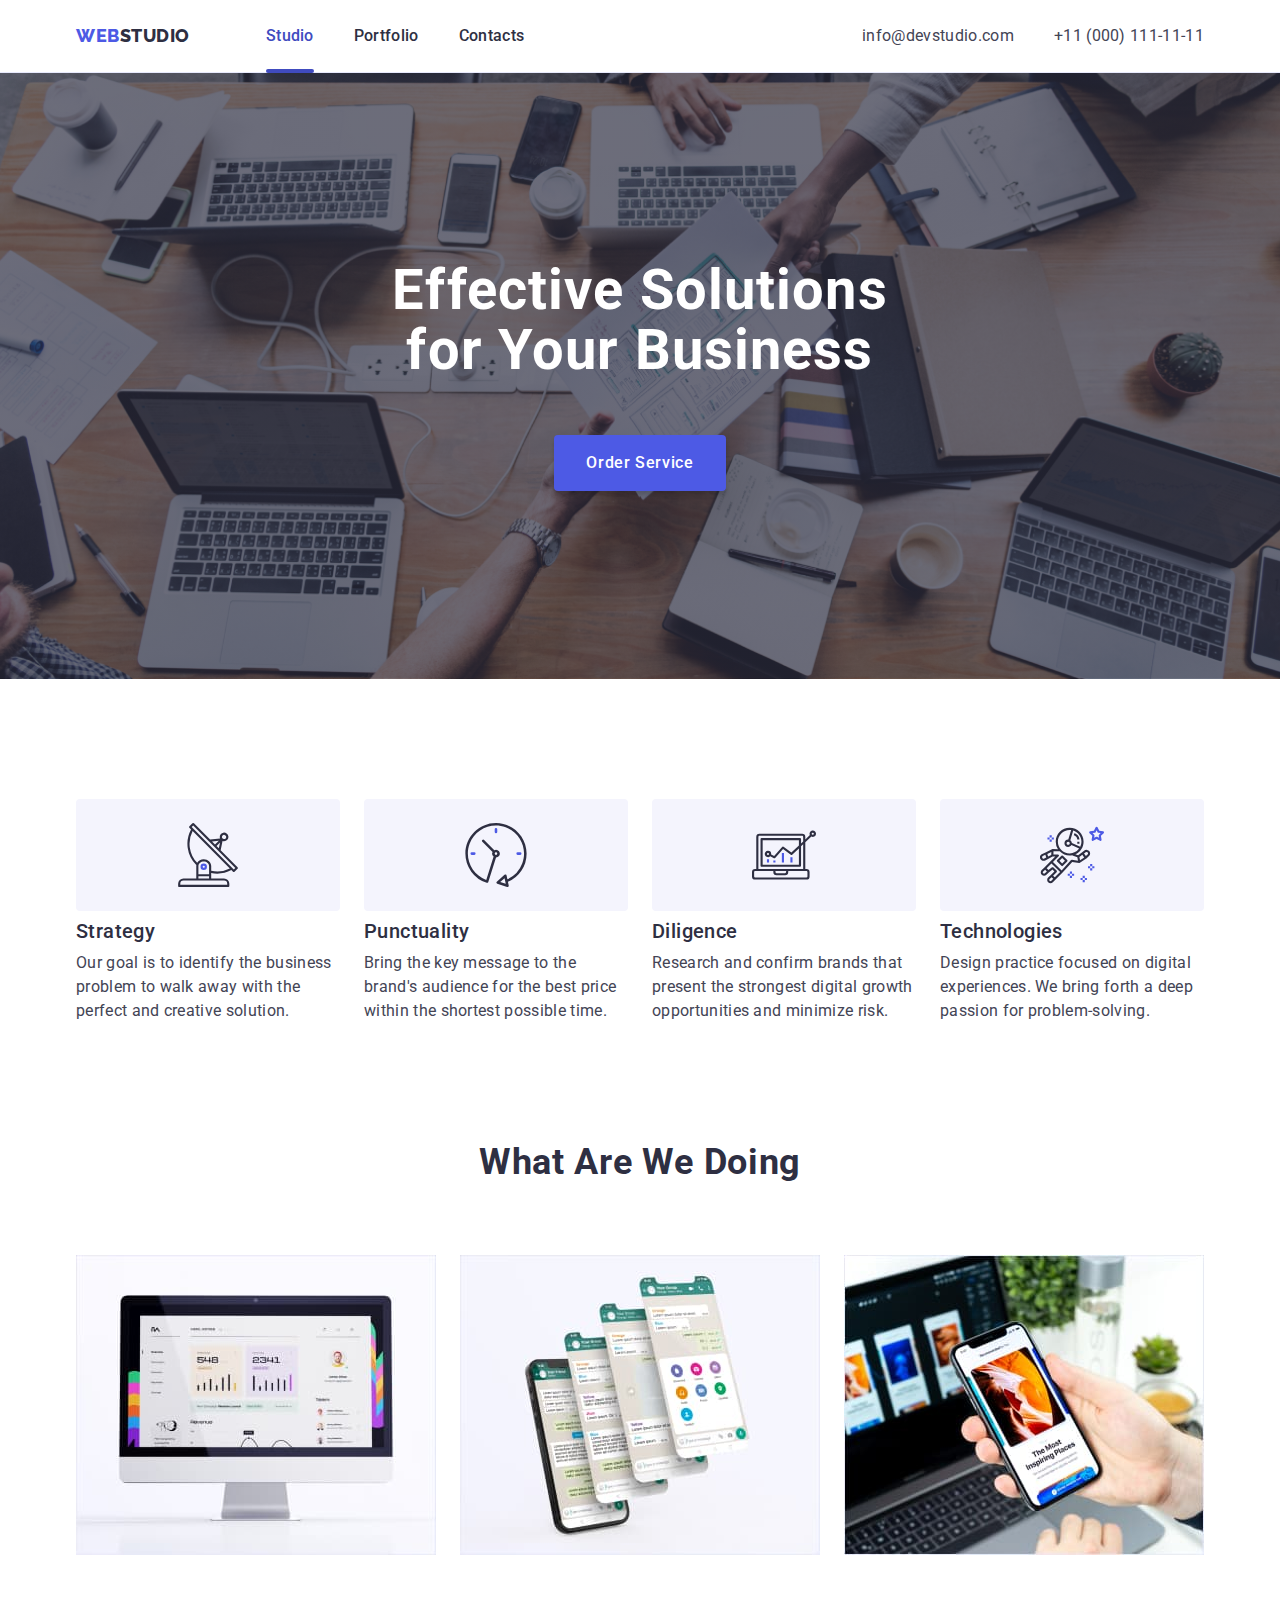
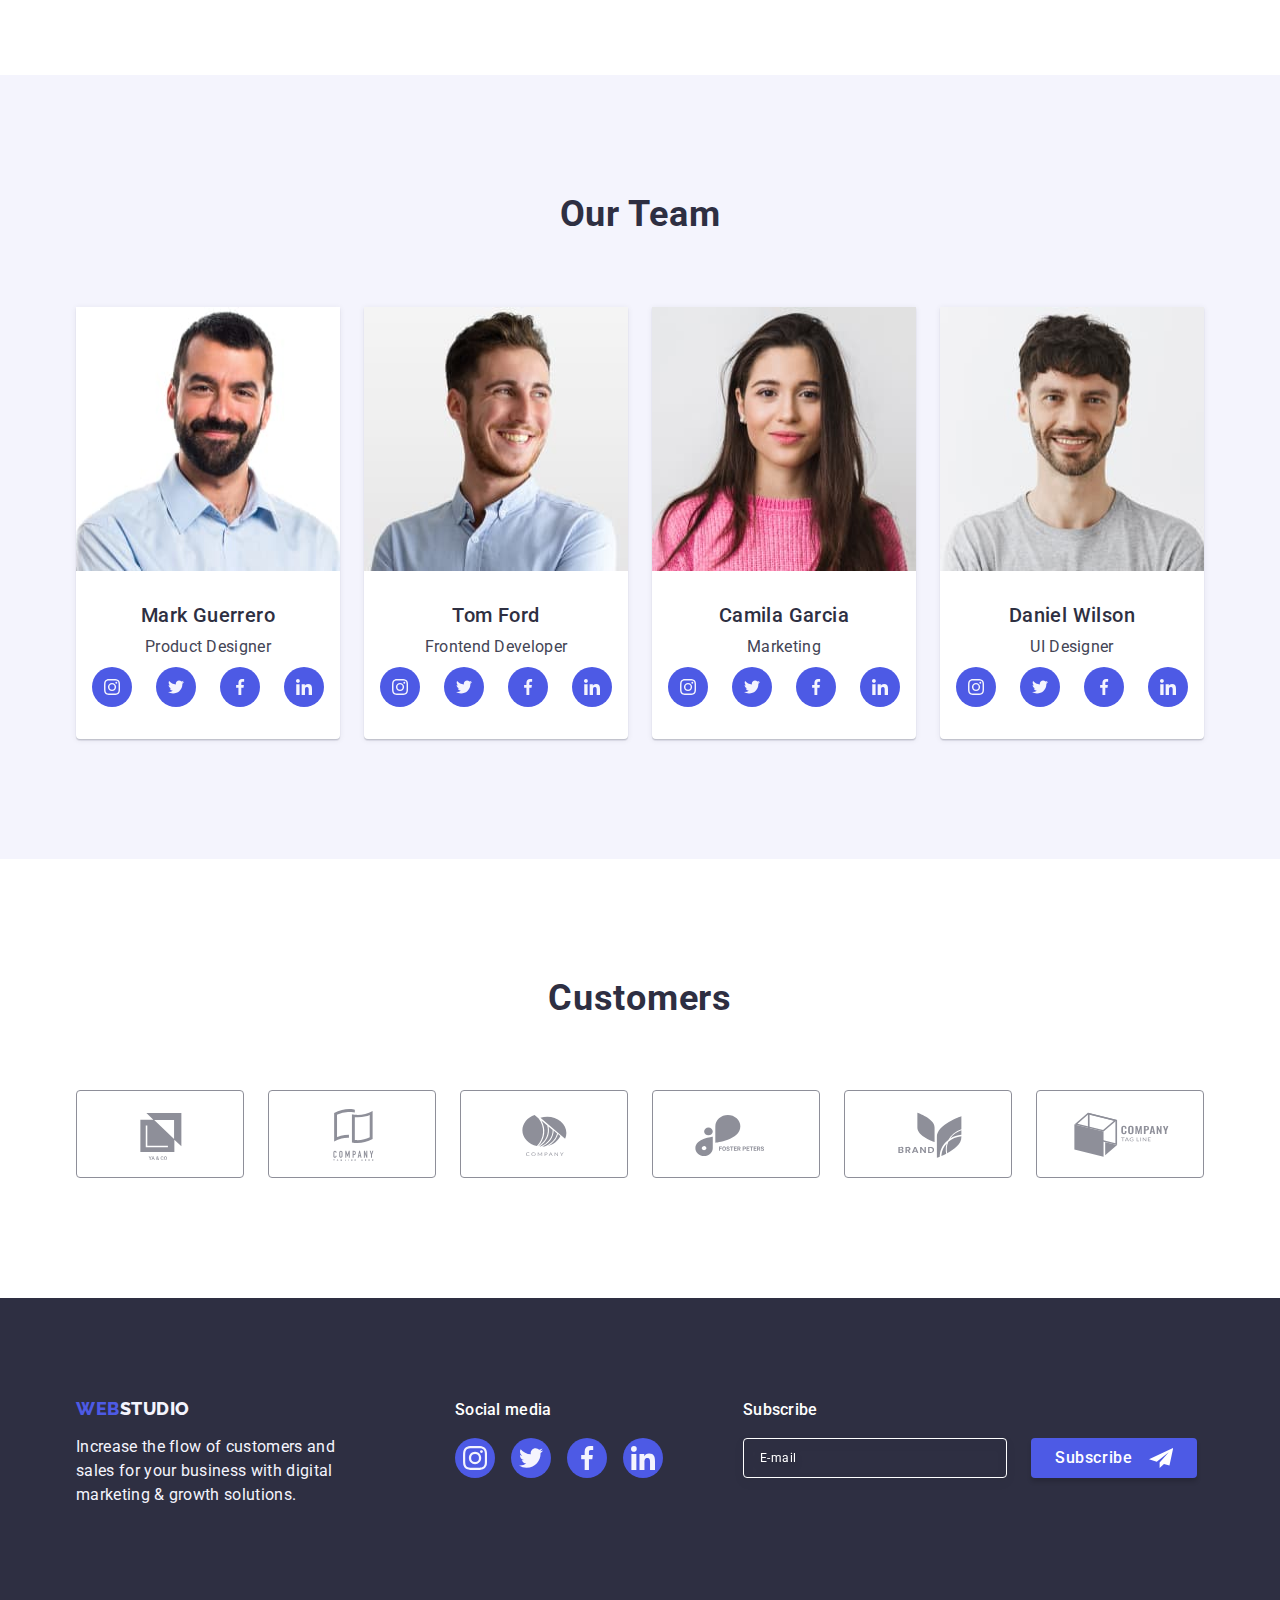
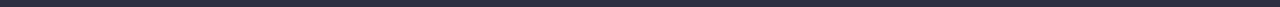
==== commit df6099b9: "2" ====
--- a/index.html
+++ b/index.html
@@ -405,7 +405,7 @@
               <div class="backdrop-contact-form-icon">
                     <input type="text" class="contact-form-input" name="user-name" id="user-name" required pattern="[a-zA-Z]+">
                     <svg class="contact-icon" aria-label="icon name" width="18" height="24">
-                    <use href="./images/icons.svg#icon-name" class="contact-icon-list"></use>
+                    <use href="./images/icons.svg#icon-name"></use>
                     </svg>
               </div>  
             </div> 
@@ -418,7 +418,7 @@
                     <input type="tel" class="contact-form-input" name="user-phone" id="user_phone" required
                      pattern="[0-9]{3}-[0-9]{3}-[0-9]{3}" title="xxx-xxx-xxx">
                     <svg class="contact-icon" aria-label="icon phone" width="18" height="24">
-                     <use href="./images/icons.svg#icon-phone" class="contact-icon-list"></use>
+                     <use href="./images/icons.svg#icon-phone"></use>
                     </svg>
 
                 </div>
@@ -432,7 +432,7 @@
                 <div class="backdrop-contact-form-icon">
                       <input type="text" class="contact-form-input" name="user-email" id="user_email" required>
                       <svg class="contact-icon" aria-label="icon mail" width="18" height="24">
-                          <use href="./images/icons.svg#icon-mail" class="contact-icon-list"></use>
+                          <use href="./images/icons.svg#icon-mail"></use>
                       </svg>
                 </div>
             </div>
@@ -449,7 +449,7 @@
                 <label class="contact-form-chekbox-wrapper" for="user-privacy">
                     <span class="contact-form-checkbox-icon">
                         <svg class="contact-form-own-chekbox" aria-label="icon checkmark" width="10" height="8">
-                            <use class="contact-form-chekmark-icom" href="./images/icons.svg#icon-checkmark"></use>
+                            <use href="./images/icons.svg#icon-checkmark"></use>
                         </svg>
                     </span>             
                 I accept the terms and conditions of the <a href="./index.html" class="contact-form-chekbox-color">Privacy Policy</a>
--- a/css/styles.css
+++ b/css/styles.css
@@ -390,9 +390,6 @@
 }
 /* -------Footer------ */
 .footer-link {
-  display: flex;
-  left: 0px;
-  top: 2280px;
   background: var(--color-backgraund);
   padding: 100px 0;
 }
@@ -498,6 +495,9 @@
     background-color: transparent;
     line-height: 1.5;
     letter-spacing: 0.04em;
+}
+::placeholder {
+  color: var(--color-btm-font);
 }
 .contact-form-icon {
   margin-left: 80px;
@@ -722,8 +722,6 @@
 .modal-contact-form-field-wraper,
 .contact-form-chekbox-wrapper {
   display: block;
-  margin-top: 8px;
-  margin-bottom: 4px;
 }
 .contact-form-list {
   margin-bottom: 8px;
@@ -736,8 +734,7 @@
   width: 100%;
     height: 40px;
     background-color: transparent;
-    padding-left: 38px;
-    margin-bottom: 8px;
+    padding-left: 16px;
     border: 1px solid rgba(46, 47, 66, 0.4);
     border-radius: 4px;
     outline: transparent;
@@ -754,23 +751,15 @@
     left: 16px;
     transform: translateY(-50%);
 transition: fill 250ms cubic-bezier(0.4, 0, 0.2, 1);
-
+fill: var(--color-backgraund);
 } 
 
-.contact-icon-list {
-  display: block;
-  background: var(--color-backgraund);
-}
 .contact-form-input:focus + .contact-icon {
   fill: var(--second-color);
 }
 
 .contact-form-field-disck {
   display: block;
-  width: 54px;
-    height: 14px;
-    left: 0px;
-    top: 198px;
     font-family: var(--main-font-family);
     font-weight: 400;
     font-size: 12px;
@@ -783,7 +772,7 @@
   margin-bottom: 16px
 }
 .contact-form-comment {
-  margin-bottom: 4px;
+  display: block;
   width: 100%;
   height: 120px;
   resize: none;
@@ -834,9 +823,7 @@
 
 }
 .contact-form-own-chekbox {
-  border: 1px solid rgba(46, 47, 66, 0.4);
   border-radius: 2px;
-  padding: 3px;
   cursor: pointer;
 }
 
@@ -848,9 +835,6 @@
 .contact-form-chekbox:checked + .contact-form-checkbox-icon > .contact-form-chekmark-icom {
   
   opacity: 1;
-}
-.contact-form-chekmark-icom {
-  opacity: 0;
 }
 .contact-form-chekbox-desk {
     font-family: var(--main-font-family);
@@ -886,7 +870,6 @@
     border-radius: 4px;
     margin-left: auto;
     margin-right: auto;
-    margin: 24px auto;
     transition: background-color 250ms cubic-bezier(0.4, 0, 0.2, 1);
     cursor: pointer;
     border: none;
